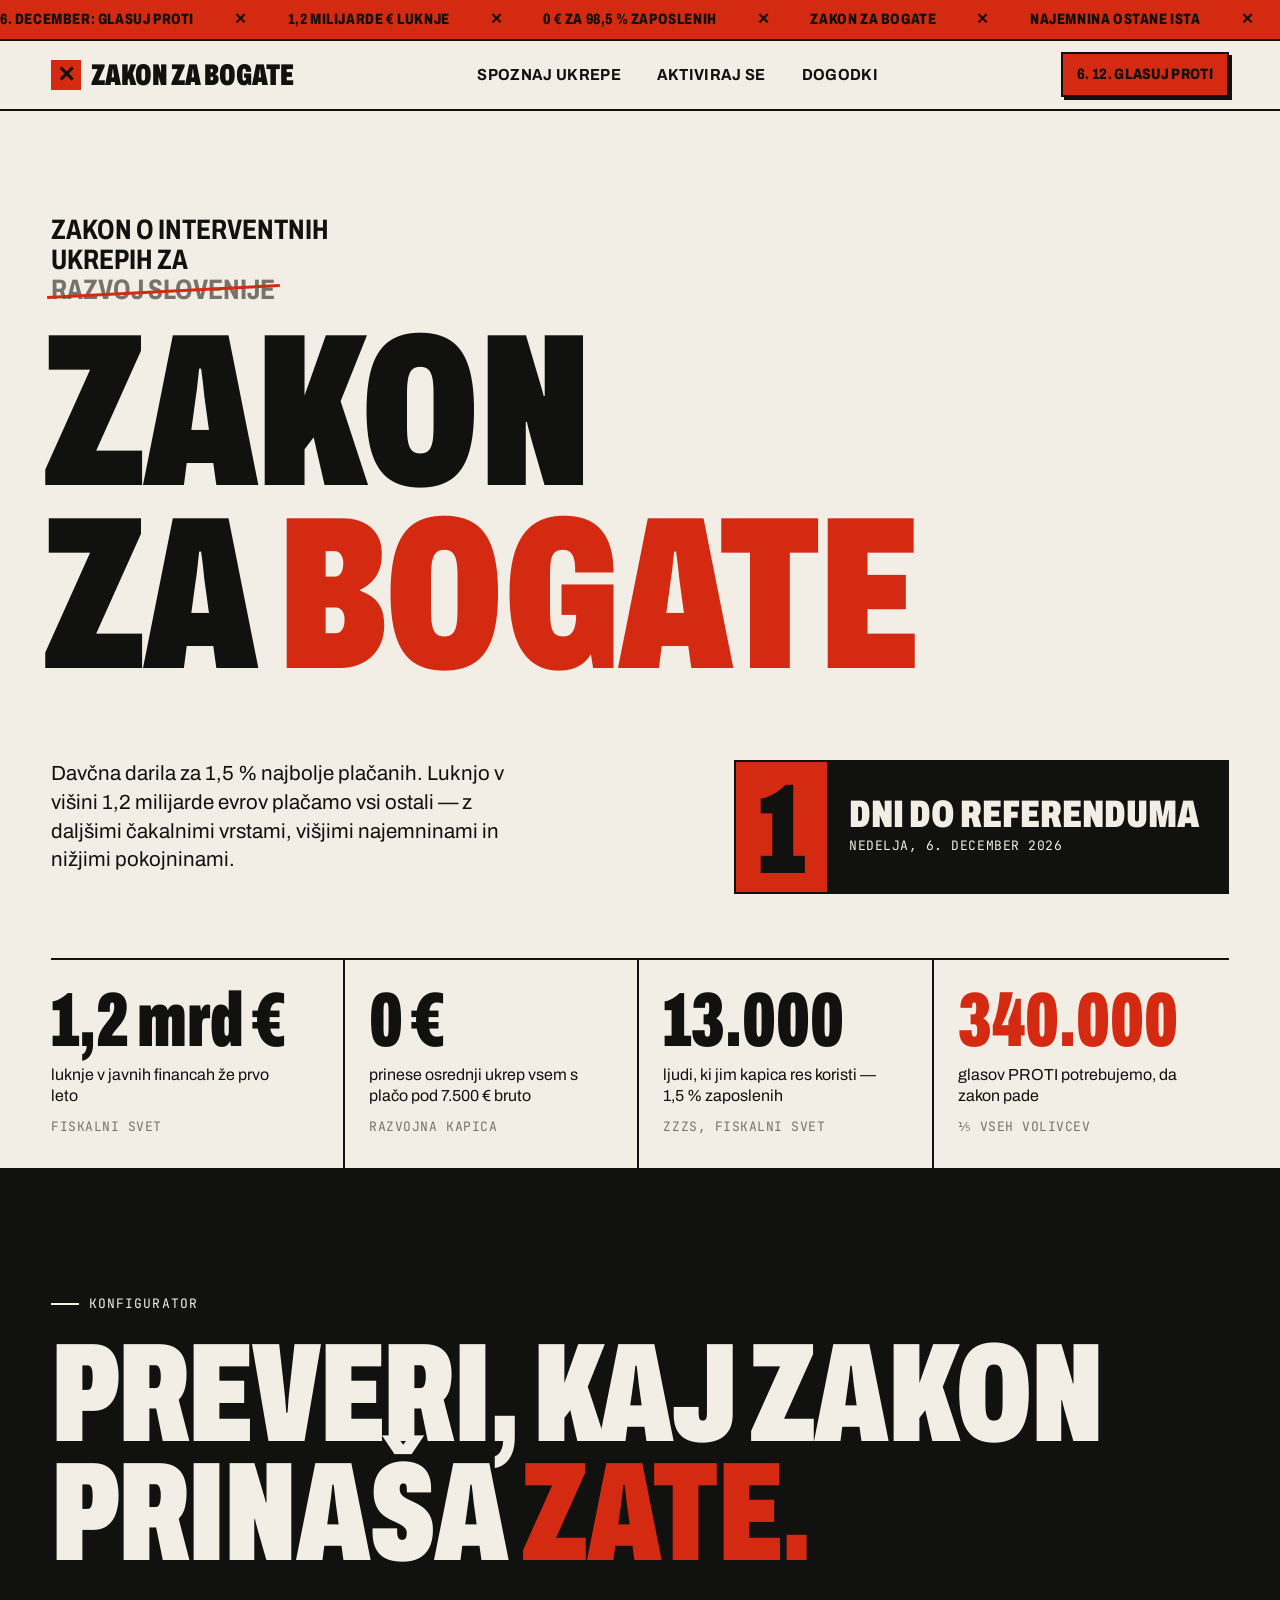
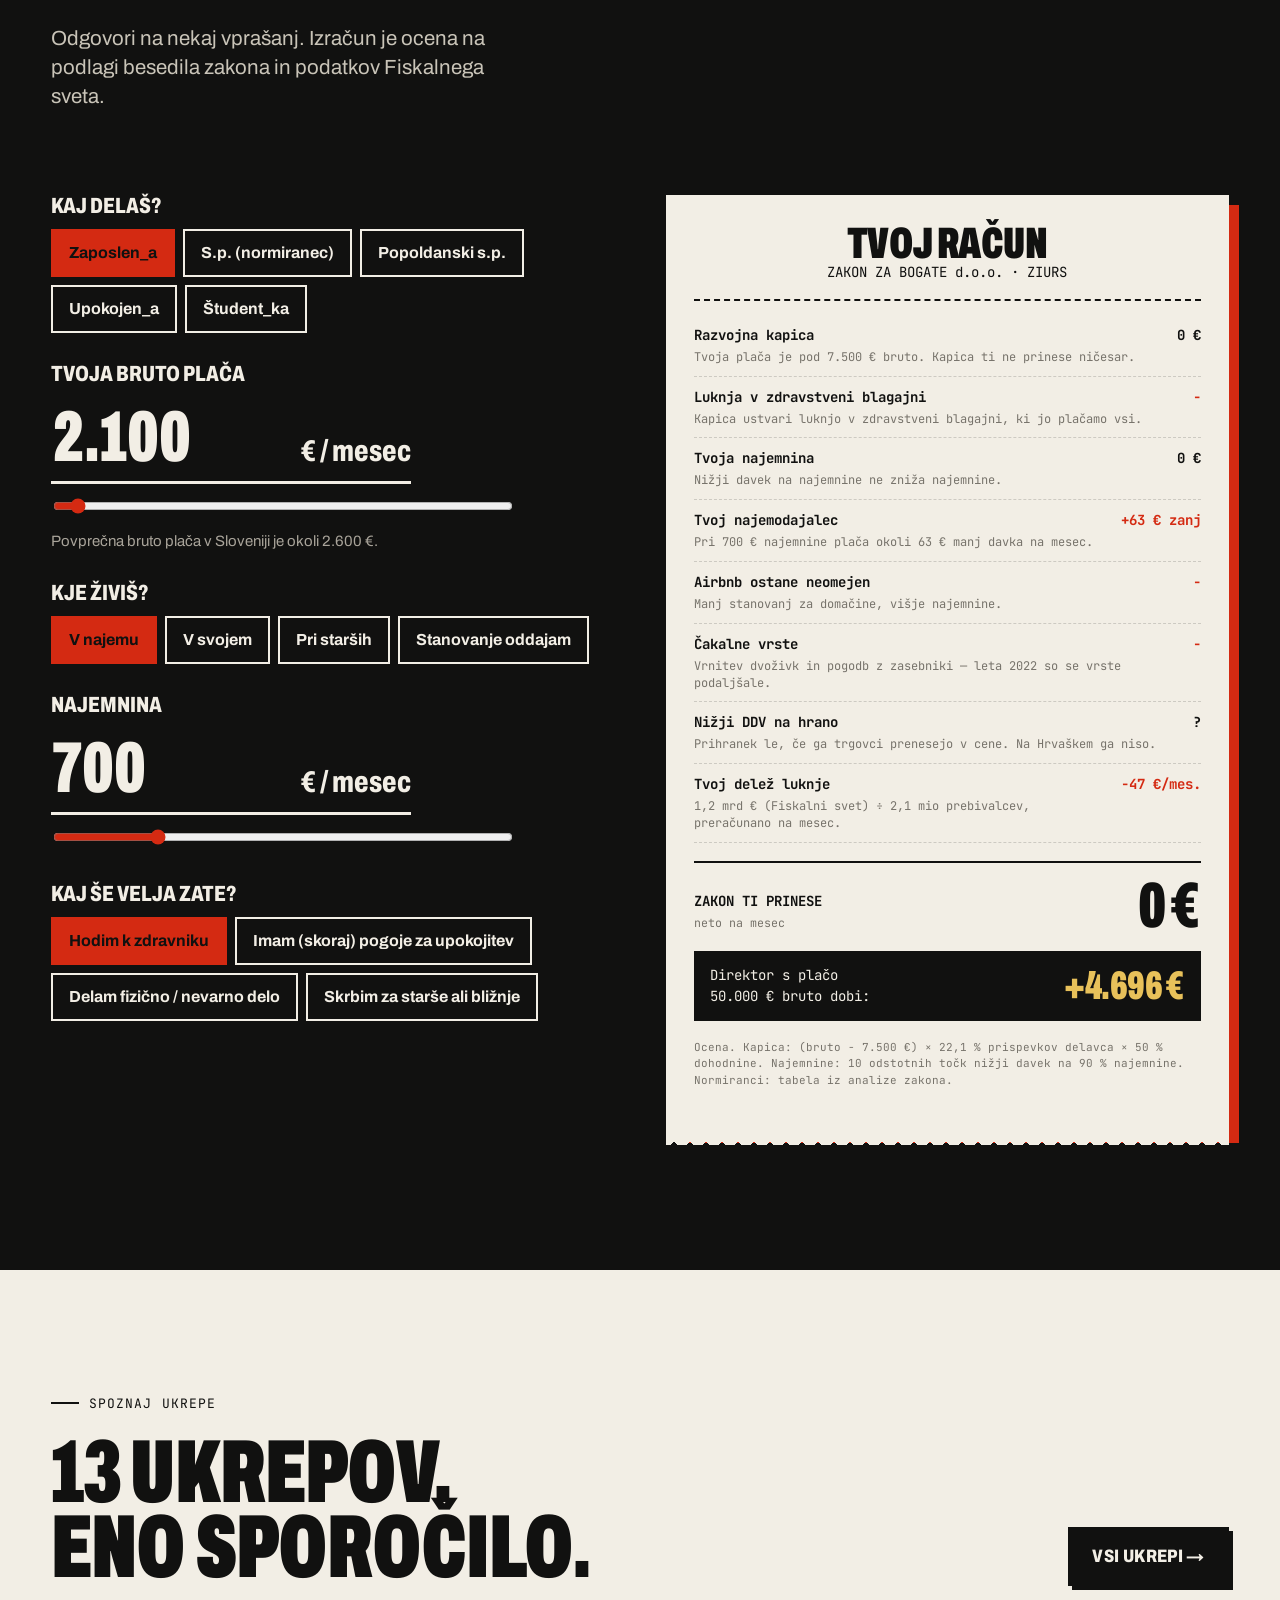
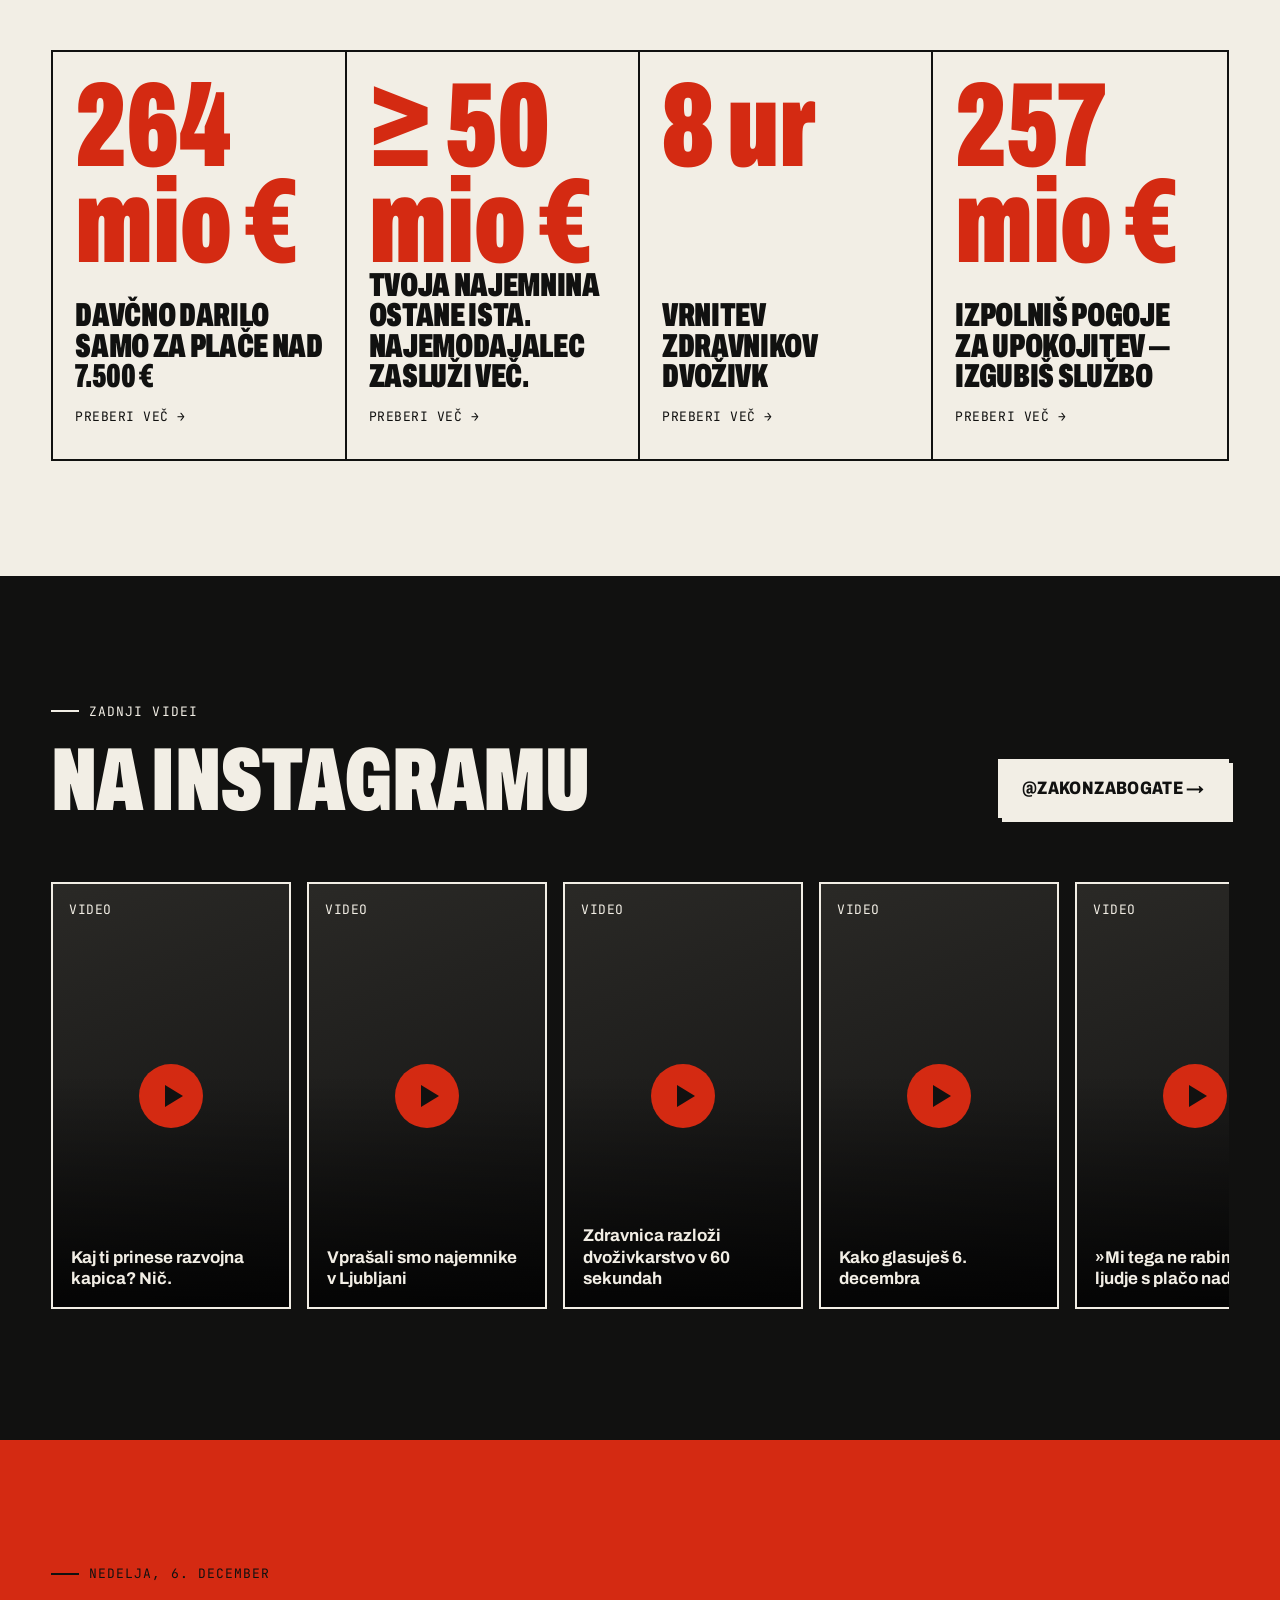
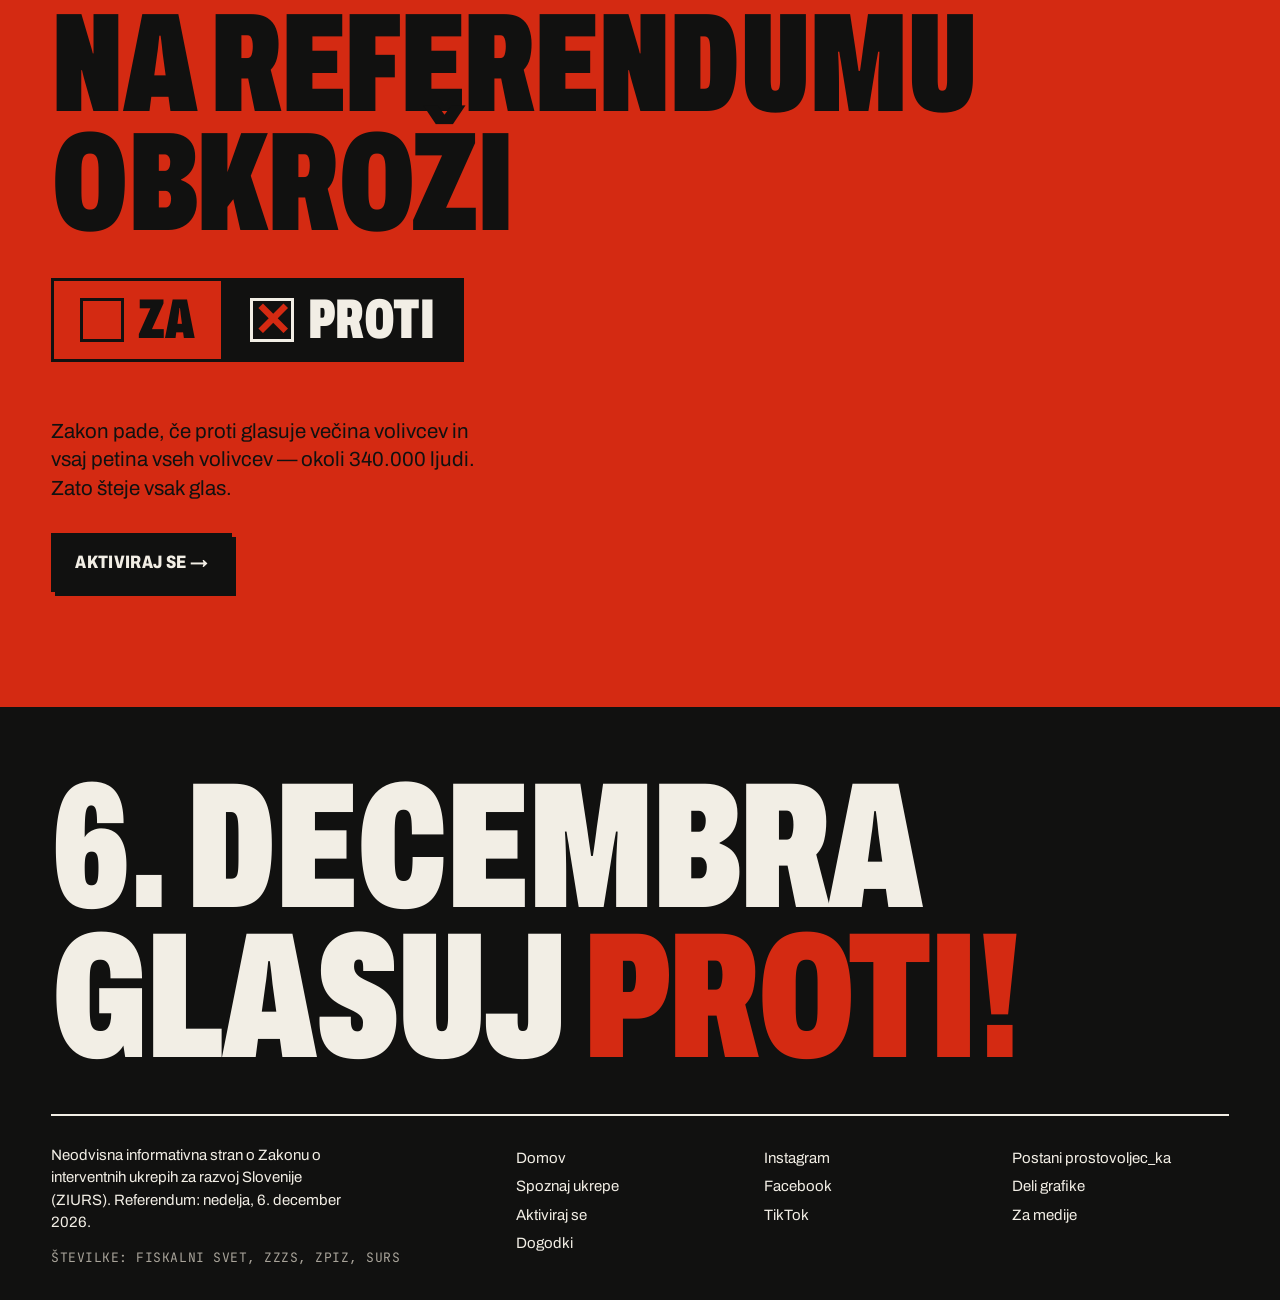
==== site/index.html @ ac697046 "Prototip strani Zakon za bogate in raziskava o ZIURS - Štiri strani: vstopna s konfiguratorjem, Spoz" ====
<!doctype html>
<html lang="sl">
<head>
  <meta charset="utf-8">
  <meta name="viewport" content="width=device-width, initial-scale=1">
  <title>Zakon za bogate — 6. decembra glasuj PROTI</title>
  <meta name="description" content="Kaj zakon o interventnih ukrepih za razvoj Slovenije prinaša tebi? Preveri v 30 sekundah.">
  <link rel="preconnect" href="https://fonts.googleapis.com">
  <link rel="preconnect" href="https://fonts.gstatic.com" crossorigin>
  <link href="https://fonts.googleapis.com/css2?family=Archivo:wdth,wght@62..125,400..900&family=JetBrains+Mono:wght@500;700&display=swap" rel="stylesheet">
  <link rel="stylesheet" href="assets/styles.css">
</head>
<body data-page="domov">
  <div id="header"></div>

  <!-- HERO -->
  <section class="hero">
    <div class="wrap">
      <p class="hero__official">Zakon o interventnih ukrepih za <span class="strike">razvoj Slovenije</span></p>
      <h1 class="d d-xxl hero__title">
        <span class="line">Zakon</span>
        <span class="line">za <span class="red">bogate</span></span>
      </h1>
      <div class="hero__grid">
        <p class="lead">Davčna darila za 1,5&nbsp;% najbolje plačanih. Luknjo v višini 1,2&nbsp;milijarde evrov plačamo vsi ostali — z daljšimi čakalnimi vrstami, višjimi najemninami in nižjimi pokojninami.</p>
        <div class="countdown">
          <span class="countdown__num" data-countdown>42</span>
          <div class="countdown__txt"><strong>dni do referenduma</strong><span class="mono">Nedelja, 6. december 2026</span></div>
        </div>
      </div>
      <div class="stats">
        <div class="stat"><span class="stat__num">1,2 mrd €</span><span class="stat__lbl">luknje v javnih financah že prvo leto</span><span class="stat__src mono">Fiskalni svet</span></div>
        <div class="stat"><span class="stat__num">0 €</span><span class="stat__lbl">prinese osrednji ukrep vsem s plačo pod 7.500 € bruto</span><span class="stat__src mono">Razvojna kapica</span></div>
        <div class="stat"><span class="stat__num">13.000</span><span class="stat__lbl">ljudi, ki jim kapica res koristi — 1,5 % zaposlenih</span><span class="stat__src mono">ZZZS, Fiskalni svet</span></div>
        <div class="stat"><span class="stat__num red">340.000</span><span class="stat__lbl">glasov PROTI potrebujemo, da zakon pade</span><span class="stat__src mono">⅕ vseh volivcev</span></div>
      </div>
    </div>
  </section>

  <!-- KONFIGURATOR -->
  <section class="section section--ink on-dark" id="preveri">
    <div class="wrap">
      <div class="section-head">
        <div>
          <span class="eyebrow">Konfigurator</span>
          <h2 class="d d-xl">Preveri, kaj zakon<br>prinaša <span class="red">zate.</span></h2>
        </div>
        <p class="lead" style="color:#C9C4B8">Odgovori na nekaj vprašanj. Izračun je ocena na podlagi besedila zakona in podatkov Fiskalnega sveta.</p>
      </div>

      <div class="config" id="config">
        <form onsubmit="return false">
          <div class="field">
            <span class="field__label">Kaj delaš?</span>
            <div class="chips">
              <label class="chip"><input type="radio" name="status" value="zaposlen" checked><span>Zaposlen_a</span></label>
              <label class="chip"><input type="radio" name="status" value="normiranec"><span>S.p. (normiranec)</span></label>
              <label class="chip"><input type="radio" name="status" value="popoldanski"><span>Popoldanski s.p.</span></label>
              <label class="chip"><input type="radio" name="status" value="upokojenec"><span>Upokojen_a</span></label>
              <label class="chip"><input type="radio" name="status" value="student"><span>Študent_ka</span></label>
            </div>
          </div>

          <div class="field" data-show="status:zaposlen">
            <label class="field__label" for="placa">Tvoja bruto plača</label>
            <div class="money"><input id="placa" class="fmt" inputmode="numeric" value="2.100"><em>€ / mesec</em></div>
            <input type="range" min="1000" max="30000" step="100" value="2100" data-for="placa" aria-label="Bruto plača">
            <p class="hint">Povprečna bruto plača v Sloveniji je okoli 2.600 €.</p>
          </div>
          <div class="field hidden" data-show="status:normiranec">
            <label class="field__label" for="prihodki">Letni prihodki s.p.</label>
            <div class="money"><input id="prihodki" class="fmt" inputmode="numeric" value="35.000"><em>€ / leto</em></div>
            <input type="range" min="5000" max="200000" step="1000" value="35000" data-for="prihodki" aria-label="Letni prihodki">
          </div>
          <div class="field hidden" data-show="status:upokojenec">
            <label class="field__label" for="pokojnina">Tvoja pokojnina</label>
            <div class="money"><input id="pokojnina" class="fmt" inputmode="numeric" value="900"><em>€ / mesec</em></div>
            <input type="range" min="300" max="3500" step="10" value="900" data-for="pokojnina" aria-label="Pokojnina">
          </div>

          <div class="field">
            <span class="field__label">Kje živiš?</span>
            <div class="chips">
              <label class="chip"><input type="radio" name="dom" value="najemnik" checked><span>V najemu</span></label>
              <label class="chip"><input type="radio" name="dom" value="lastnik"><span>V svojem</span></label>
              <label class="chip"><input type="radio" name="dom" value="starsi"><span>Pri starših</span></label>
              <label class="chip"><input type="radio" name="dom" value="oddajam"><span>Stanovanje oddajam</span></label>
            </div>
          </div>
          <div class="field" data-show="dom:najemnik,oddajam">
            <label class="field__label" for="najemnina">Najemnina</label>
            <div class="money"><input id="najemnina" class="fmt" inputmode="numeric" value="700"><em>€ / mesec</em></div>
            <input type="range" min="200" max="2500" step="10" value="700" data-for="najemnina" aria-label="Najemnina">
          </div>

          <div class="field">
            <span class="field__label">Kaj še velja zate?</span>
            <div class="chips">
              <label class="chip"><input type="checkbox" id="c-zdr" checked><span>Hodim k zdravniku</span></label>
              <label class="chip"><input type="checkbox" id="c-upok"><span>Imam (skoraj) pogoje za upokojitev</span></label>
              <label class="chip"><input type="checkbox" id="c-nevarno"><span>Delam fizično / nevarno delo</span></label>
              <label class="chip"><input type="checkbox" id="c-oskrba"><span>Skrbim za starše ali bližnje</span></label>
            </div>
          </div>
        </form>

        <aside class="receipt" aria-live="polite">
          <div class="receipt__head">
            <p class="d">Tvoj račun</p>
            <span>ZAKON ZA BOGATE d.o.o. · ZIURS</span>
          </div>
          <div id="receiptRows"></div>
          <div class="receipt__total">
            <div><b>ZAKON TI PRINESE</b><br><small style="color:var(--muted)">neto na mesec</small></div>
            <span class="d" id="receiptTotal">0 €</span>
          </div>
          <div class="receipt__vs">
            <span>Direktor s plačo<br>50.000 € bruto dobi:</span>
            <span class="d" id="receiptVsVal">+4.696 €</span>
          </div>
          <p class="receipt__foot">Ocena. Kapica: (bruto − 7.500 €) × 22,1 % prispevkov delavca × 50 % dohodnine. Najemnine: 10 odstotnih točk nižji davek na 90 % najemnine. Normiranci: tabela iz analize zakona.</p>
        </aside>
      </div>
    </div>
  </section>

  <!-- UKREPI -->
  <section class="section">
    <div class="wrap">
      <div class="section-head">
        <div>
          <span class="eyebrow">Spoznaj ukrepe</span>
          <h2 class="d d-l">13 ukrepov.<br>Eno sporočilo.</h2>
        </div>
        <a class="btn" href="ukrepi.html">Vsi ukrepi →</a>
      </div>
      <div class="teaser" id="teaser"></div>
    </div>
  </section>

  <!-- INSTAGRAM -->
  <section class="section section--ink on-dark">
    <div class="wrap">
      <div class="section-head">
        <div>
          <span class="eyebrow">Zadnji videi</span>
          <h2 class="d d-l">Na Instagramu</h2>
        </div>
        <a class="btn btn--paper" href="#">@zakonzabogate →</a>
      </div>
      <div class="reels" id="reels"></div>
    </div>
  </section>

  <!-- CTA -->
  <section class="section section--red cta-band">
    <div class="wrap">
      <span class="eyebrow">Nedelja, 6. december</span>
      <h2 class="d d-xl">Na referendumu<br>obkroži</h2>
      <div class="vote-box" aria-label="Na glasovnici obkroži PROTI">
        <div><span class="x"></span>Za</div>
        <div class="on"><span class="x">✕</span>Proti</div>
      </div>
      <p class="lead" style="margin-bottom:30px">Zakon pade, če proti glasuje večina volivcev in vsaj petina vseh volivcev — okoli 340.000 ljudi. Zato šteje vsak glas.</p>
      <a class="btn" href="aktiviraj.html">Aktiviraj se →</a>
    </div>
  </section>

  <div id="footer"></div>
  <script src="assets/data.js"></script>
  <script src="assets/app.js"></script>
</body>
</html>
---- site/assets/styles.css ----
/* ============================================================
   ZAKON ZA BOGATE — oblikovni sistem
   ============================================================ */

:root {
  --paper: #F2EEE5;
  --paper-2: #E7E1D4;
  --ink: #111110;
  --ink-2: #3A3936;
  --muted: #77736B;
  --red: #D42A12;
  --gold: #E8C15A;
  --line: rgba(17, 17, 16, .16);

  --display: "Archivo", "Arial Narrow", sans-serif;
  --body: "Archivo", system-ui, sans-serif;
  --mono: "JetBrains Mono", ui-monospace, monospace;

  --gutter: clamp(16px, 4vw, 56px);
  --max: 1440px;
  --radius: 0px;
}

* { box-sizing: border-box; }
html { scroll-behavior: smooth; }
body {
  margin: 0;
  background: var(--paper);
  color: var(--ink);
  font-family: var(--body);
  font-size: 18px;
  line-height: 1.5;
  -webkit-font-smoothing: antialiased;
  overflow-x: hidden;
}
img { max-width: 100%; display: block; }
a { color: inherit; }
button, input, select, textarea { font: inherit; color: inherit; }
::selection { background: var(--red); color: var(--paper); }

.wrap { max-width: var(--max); margin: 0 auto; padding: 0 var(--gutter); }

/* ---------- tipografija ---------- */
.d {
  font-family: var(--display);
  font-stretch: 62%;
  font-weight: 900;
  text-transform: uppercase;
  line-height: .84;
  letter-spacing: -.01em;
  margin: 0;
}
.d-xxl { font-size: clamp(72px, 17vw, 300px); }
.d-xl  { font-size: clamp(56px, 11vw, 190px); }
.d-l   { font-size: clamp(44px, 7vw, 120px); }
.d-m   { font-size: clamp(34px, 4.4vw, 72px); }
.d-s   { font-size: clamp(26px, 2.6vw, 40px); line-height: .92; }
.lead  { font-size: clamp(19px, 1.6vw, 24px); line-height: 1.4; max-width: 38ch; }
.mono  { font-family: var(--mono); font-size: 13px; letter-spacing: .04em; text-transform: uppercase; }
.red   { color: var(--red); }
.strike {
  position: relative; display: inline-block; color: var(--muted);
}
.strike::after {
  content: ""; position: absolute; left: -2%; right: -2%; top: 52%;
  height: .09em; background: var(--red); transform: rotate(-3deg);
}

/* ---------- ticker ---------- */
.ticker {
  background: var(--red); color: var(--ink);
  overflow: hidden; white-space: nowrap;
  border-bottom: 2px solid var(--ink);
}
.ticker__track {
  display: inline-flex; gap: 2.5rem; padding: 8px 0;
  animation: tick 38s linear infinite;
  font-family: var(--display); font-stretch: 75%; font-weight: 800;
  text-transform: uppercase; font-size: 15px; letter-spacing: .04em;
}
.ticker__track span::after { content: "✕"; margin-left: 2.5rem; }
@keyframes tick { to { transform: translateX(-50%); } }

/* ---------- header ---------- */
.header {
  position: sticky; top: 0; z-index: 50;
  background: var(--paper);
  border-bottom: 2px solid var(--ink);
}
.header .wrap {
  display: flex; align-items: center; justify-content: space-between;
  gap: 24px; height: 68px;
}
.logo {
  text-decoration: none; display: flex; align-items: center; gap: 10px;
  font-family: var(--display); font-stretch: 62%; font-weight: 900;
  font-size: 30px; text-transform: uppercase; line-height: 1; white-space: nowrap;
}
.logo__mark {
  width: 30px; height: 30px; background: var(--red); color: var(--ink);
  display: grid; place-items: center; font-size: 22px; font-stretch: 100%;
}
.nav { display: flex; gap: 4px; }
.nav a {
  text-decoration: none; padding: 8px 14px;
  font-weight: 700; font-size: 16px; font-stretch: 90%;
  text-transform: uppercase; letter-spacing: .02em;
  border: 2px solid transparent;
}
.nav a:hover { border-color: var(--ink); }
.nav a[aria-current="page"] { background: var(--ink); color: var(--paper); }
.header__cta { display: flex; align-items: center; gap: 12px; }
.menu-btn { display: none; background: none; border: 2px solid var(--ink); padding: 6px 10px; font-weight: 800; cursor: pointer; }

/* ---------- gumbi ---------- */
.btn {
  --bg: var(--ink); --fg: var(--paper);
  display: inline-flex; align-items: center; gap: 10px;
  background: var(--bg); color: var(--fg);
  border: 2px solid var(--ink);
  padding: 14px 22px;
  font-family: var(--display); font-weight: 800; font-stretch: 80%;
  font-size: 18px; text-transform: uppercase; letter-spacing: .02em;
  text-decoration: none; cursor: pointer;
  box-shadow: 4px 4px 0 var(--ink);
  transition: transform .12s, box-shadow .12s;
}
.btn:hover { transform: translate(-2px, -2px); box-shadow: 6px 6px 0 var(--ink); }
.btn:active { transform: translate(2px, 2px); box-shadow: 0 0 0 var(--ink); }
.btn--red { --bg: var(--red); --fg: var(--ink); }
.btn--paper { --bg: var(--paper); --fg: var(--ink); }
.btn--sm { padding: 9px 14px; font-size: 15px; box-shadow: 3px 3px 0 var(--ink); }
.btn[disabled] { opacity: .45; cursor: not-allowed; transform: none; }
.on-dark .btn { border-color: var(--paper); box-shadow: 4px 4px 0 var(--paper); }

/* ---------- sekcije ---------- */
.section { padding: clamp(64px, 9vw, 140px) 0; border-bottom: 2px solid var(--ink); }
.section--ink { background: var(--ink); color: var(--paper); }
.section--red { background: var(--red); color: var(--ink); }
.section--paper2 { background: var(--paper-2); }
.eyebrow {
  display: inline-flex; align-items: center; gap: 10px; margin-bottom: 22px;
  font-family: var(--mono); font-size: 13px; letter-spacing: .08em; text-transform: uppercase;
}
.eyebrow::before { content: ""; width: 28px; height: 2px; background: currentColor; }
.section-head { display: flex; justify-content: space-between; align-items: end; gap: 32px; flex-wrap: wrap; margin-bottom: clamp(36px, 5vw, 72px); }

/* ---------- hero ---------- */
.hero { padding: clamp(40px, 6vw, 90px) 0 0; border-bottom: 2px solid var(--ink); overflow: hidden; }
.hero__official {
  font-family: var(--display); font-stretch: 75%; font-weight: 700;
  font-size: clamp(18px, 2.2vw, 30px); text-transform: uppercase; line-height: 1.05;
  max-width: 24ch; margin-bottom: 18px;
}
.hero__title { margin: 0 0 0 -.04em; }
.hero__title .line { display: block; }
.hero__grid {
  display: grid; grid-template-columns: 1.3fr 1fr; gap: 40px;
  align-items: end; margin-top: clamp(28px, 4vw, 56px); padding-bottom: clamp(40px, 5vw, 72px);
}
.countdown {
  border: 2px solid var(--ink); background: var(--ink); color: var(--paper);
  display: grid; grid-template-columns: auto 1fr; align-items: center;
}
.countdown__num {
  font-family: var(--display); font-stretch: 62%; font-weight: 900;
  font-size: clamp(90px, 10vw, 170px); line-height: .8;
  padding: 18px 22px 10px; background: var(--red); color: var(--ink);
}
.countdown__txt { padding: 18px 22px; }
.countdown__txt strong {
  display: block; font-family: var(--display); font-stretch: 70%; font-weight: 900;
  font-size: clamp(28px, 3vw, 46px); text-transform: uppercase; line-height: .9;
}

/* ---------- statistike ---------- */
.stats { display: grid; grid-template-columns: repeat(4, 1fr); border-top: 2px solid var(--ink); }
.stat { padding: 28px var(--gutter) 32px 0; border-right: 2px solid var(--ink); }
.stat + .stat { padding-left: 24px; }
.stat:last-child { border-right: 0; }
.stat__num {
  font-family: var(--display); font-stretch: 62%; font-weight: 900;
  font-size: clamp(56px, 6vw, 104px); line-height: .85; display: block; margin-bottom: 10px;
}
.stat__lbl { font-size: 16px; line-height: 1.35; max-width: 26ch; display: block; }
.stat__src { display: block; margin-top: 10px; color: var(--muted); }
.section--ink .stat, .section--ink .stats { border-color: var(--paper); }

/* ---------- konfigurator ---------- */
.config { display: grid; grid-template-columns: 1fr 1fr; gap: clamp(28px, 4vw, 64px); align-items: start; }
.field { margin-bottom: 30px; }
.field__label {
  display: block; margin-bottom: 12px;
  font-family: var(--display); font-stretch: 75%; font-weight: 800;
  text-transform: uppercase; font-size: 22px; line-height: 1;
}
.chips { display: flex; flex-wrap: wrap; gap: 8px; }
.chip {
  position: relative; cursor: pointer;
}
.chip input { position: absolute; opacity: 0; pointer-events: none; }
.chip span {
  display: inline-block; padding: 10px 16px;
  border: 2px solid currentColor; font-weight: 700; font-size: 16px;
  transition: background .1s;
}
.chip:hover span { background: rgba(255,255,255,.08); }
.chip input:checked + span { background: var(--red); color: var(--ink); border-color: var(--red); }
.chip input:focus-visible + span { outline: 3px solid var(--gold); outline-offset: 2px; }
.money {
  display: flex; align-items: baseline; gap: 8px;
  border-bottom: 3px solid currentColor; padding-bottom: 4px; max-width: 360px;
}
.money input {
  background: transparent; border: 0; outline: 0; width: 100%;
  field-sizing: content; min-width: 2ch; max-width: 100%;
  font-family: var(--display); font-stretch: 62%; font-weight: 900; font-size: 72px; line-height: 1;
}
.money em { font-style: normal; font-family: var(--display); font-weight: 800; font-size: 30px; font-stretch: 75%; white-space: nowrap; }
input[type="range"] { width: 100%; max-width: 460px; accent-color: var(--red); margin-top: 14px; }
.hint { color: var(--muted); font-size: 15px; margin-top: 8px; }
.section--ink .hint { color: #A9A49A; }
.hidden { display: none !important; }

/* račun */
.receipt {
  background: var(--paper); color: var(--ink);
  padding: 30px 28px 34px; position: sticky; top: 92px;
  font-family: var(--mono); font-size: 14px;
  box-shadow: 10px 10px 0 var(--red);
  margin-bottom: 20px;
}
.receipt::after {
  content: ""; position: absolute; left: 0; right: 0; bottom: -12px; height: 12px;
  background: linear-gradient(-45deg, transparent 8px, var(--paper) 0) 0 0 / 16px 12px repeat-x,
              linear-gradient(45deg, transparent 8px, var(--paper) 0) 0 0 / 16px 12px repeat-x;
}
.receipt__head { text-align: center; border-bottom: 2px dashed var(--ink); padding-bottom: 16px; margin-bottom: 14px; }
.receipt__head .d { font-size: 44px; }
.receipt__row { display: grid; grid-template-columns: 1fr auto; gap: 16px; padding: 10px 0; border-bottom: 1px dashed var(--line); }
.receipt__row b { font-weight: 700; }
.receipt__row small { display: block; color: var(--muted); font-size: 12px; margin-top: 3px; text-transform: none; letter-spacing: 0; line-height: 1.4; }
.receipt__amt { font-weight: 700; white-space: nowrap; text-align: right; }
.amt-plus { color: #1B7A3A; }
.amt-minus { color: var(--red); }
.amt-zero { color: var(--ink); }
.receipt__total {
  margin-top: 18px; padding-top: 16px; border-top: 2px solid var(--ink);
  display: grid; grid-template-columns: 1fr auto; align-items: end; gap: 12px;
}
.receipt__total .d { font-size: 64px; }
.receipt__vs {
  margin-top: 18px; background: var(--ink); color: var(--paper); padding: 14px 16px;
  display: grid; grid-template-columns: 1fr auto; gap: 12px; align-items: center;
}
.receipt__vs .d { font-size: 40px; color: var(--gold); }
.receipt__foot { margin-top: 18px; font-size: 11px; color: var(--muted); line-height: 1.5; text-transform: none; letter-spacing: 0; }

/* ---------- kartice ukrepov (predogled) ---------- */
.teaser { display: grid; grid-template-columns: repeat(4, 1fr); border: 2px solid var(--ink); }
.teaser a {
  text-decoration: none; padding: 26px 22px 30px; min-height: 340px;
  display: flex; flex-direction: column; justify-content: space-between;
  border-right: 2px solid var(--ink); transition: background .15s, color .15s;
}
.teaser a:last-child { border-right: 0; }
.teaser a:hover { background: var(--ink); color: var(--paper); }
.teaser__n { font-family: var(--display); font-stretch: 62%; font-weight: 900; font-size: 120px; line-height: .8; color: var(--red); }

/* ---------- instagram ---------- */
.reels { display: grid; grid-auto-flow: column; grid-auto-columns: minmax(240px, 1fr); gap: 16px; overflow-x: auto; padding-bottom: 14px; scroll-snap-type: x mandatory; }
.reel {
  aspect-ratio: 9 / 16; position: relative; text-decoration: none; scroll-snap-align: start;
  border: 2px solid var(--paper); overflow: hidden;
  background: linear-gradient(160deg, #2a2926, #111);
  display: flex; flex-direction: column; justify-content: flex-end; padding: 18px;
}
.reel img { position: absolute; inset: 0; width: 100%; height: 100%; object-fit: cover; }
.reel::before {
  content: ""; position: absolute; inset: 0; z-index: 1;
  background: linear-gradient(transparent 45%, rgba(0,0,0,.8));
}
.reel > * { position: relative; z-index: 2; }
.reel__play {
  position: absolute; z-index: 2; top: 50%; left: 50%; transform: translate(-50%, -50%);
  width: 64px; height: 64px; border-radius: 50%; background: var(--red); display: grid; place-items: center;
}
.reel__play::after { content: ""; border-left: 18px solid var(--ink); border-top: 11px solid transparent; border-bottom: 11px solid transparent; margin-left: 5px; }
.reel__cap { font-weight: 700; line-height: 1.25; font-size: 17px; }
.reel__ph { position: absolute; top: 16px; left: 16px; z-index: 2; }

/* ---------- CTA pas ---------- */
.cta-band { text-align: left; }
.cta-band .d { margin-bottom: 30px; }
.vote-box {
  display: inline-grid; grid-template-columns: auto auto; border: 3px solid var(--ink); margin: 6px 0 34px;
}
.vote-box div { padding: 14px 26px; font-family: var(--display); font-weight: 900; font-stretch: 62%; font-size: 56px; text-transform: uppercase; line-height: .9; display: flex; gap: 14px; align-items: center; }
.vote-box div + div { border-left: 3px solid var(--ink); }
.vote-box .x { width: 44px; height: 44px; border: 3px solid var(--ink); display: grid; place-items: center; font-size: 46px; font-stretch: 100%; }
.vote-box .on { background: var(--ink); color: var(--paper); }
.vote-box .on .x { border-color: var(--paper); color: var(--red); }

/* ---------- footer ---------- */
.footer { background: var(--ink); color: var(--paper); padding: 64px 0 32px; }
.footer__big { font-size: clamp(64px, 14vw, 240px); margin-bottom: 40px; }
.footer__cols { display: grid; grid-template-columns: 2fr 1fr 1fr 1fr; gap: 32px; border-top: 2px solid var(--paper); padding-top: 28px; font-size: 15px; }
.footer a { text-decoration: none; display: block; padding: 3px 0; }
.footer a:hover { color: var(--red); }

/* ============================================================
   STRAN: UKREPI
   ============================================================ */
.page-hero { padding: clamp(48px, 7vw, 110px) 0 clamp(36px, 5vw, 64px); border-bottom: 2px solid var(--ink); }
.page-hero .lead { margin-top: 24px; }
.filters {
  position: sticky; top: 68px; z-index: 30; background: var(--paper);
  border-bottom: 2px solid var(--ink); padding: 14px 0;
}
.filters { padding: 12px 0; }
.filters .wrap { display: flex; gap: 12px; flex-wrap: wrap; align-items: center; }
.filters__row + .filters__row { margin-top: 8px; }
.filters__lbl { width: 96px; flex: none; }
.filters .chip span { padding: 5px 10px; font-size: 13px; display: inline-flex; align-items: center; gap: 8px; }
.filters .chips { gap: 8px; }
@media (min-width: 901px) {
  /* gumbi se prelomijo znotraj vrstice, oznaka ostane levo */
  .filters .chips { flex: 1 1 0; min-width: 0; }
  .filters .filters__row { align-items: flex-start; }
  .filters__lbl, .filters__end { min-height: 29px; display: flex; align-items: center; }
}
.filters .chip--g svg { width: 16px; height: 16px; }
.filters .chip small { font-family: var(--mono); font-size: 11px; opacity: .65; }
.chip--k span[data-v]::before { content: ""; width: 11px; height: 11px; background: var(--c); border: 1.5px solid var(--ink); flex: none; }
.chip--k input:checked + span[data-v] { background: var(--c); color: var(--ink); border-color: var(--ink); }
.chip--g svg { width: 18px; height: 18px; flex: none; }
/* izbran filter: črn, ne rdeč — rdeča ostane za poudarke */
.filters .chip input:checked + span { background: var(--ink); color: var(--paper); border-color: var(--ink); }
.filters .chip input:checked + span small { opacity: .8; }
.filters .chip--k input:checked + span[data-v] { background: var(--c); color: var(--ink); box-shadow: 3px 3px 0 var(--ink); }
.filters .chip--k input:checked + span[data-v]::before { border-color: var(--ink); }
.filters__end { margin-left: auto; display: flex; align-items: center; gap: 16px; }
.filters__reset {
  background: none; border: 0; padding: 0; cursor: pointer;
  font-family: var(--mono); font-size: 12px; letter-spacing: .06em; text-transform: uppercase;
  text-decoration: underline; text-underline-offset: 3px; color: var(--red);
}
.measures__empty { padding: 64px 0; border-bottom: 2px solid var(--ink); }
.measures__empty p { margin: 12px 0 22px; color: var(--ink-2); }
.page-hero__grid { display: grid; grid-template-columns: 1.5fr 1fr; gap: 48px; align-items: end; }
.lawbox { border: 2px solid var(--ink); padding: 24px; background: var(--paper); box-shadow: 8px 8px 0 var(--red); position: relative; }
.lawbox__ic { position: absolute; top: 24px; right: 24px; }
.lawbox__ic svg { width: 30px; height: 30px; }
.lawbox__t { font-family: var(--display); font-stretch: 70%; font-weight: 900; text-transform: uppercase; font-size: 30px; line-height: .95; margin: 12px 0 8px; }
.lawbox__s { margin: 0 0 16px; font-size: 15px; color: var(--ink-2); }
.lawbox__a { display: flex; gap: 8px; flex-wrap: wrap; }
.legend { display: flex; gap: 18px; flex-wrap: wrap; margin-top: 26px; }
.tag {
  display: inline-flex; align-items: center; gap: 8px;
  font-family: var(--mono); font-size: 12px; letter-spacing: .06em; text-transform: uppercase;
  padding: 5px 9px; border: 2px solid var(--ink); white-space: nowrap;
}
.tag::before { content: ""; width: 10px; height: 10px; background: var(--c, var(--ink)); }
[data-v="slabo"] { --c: var(--red); }
[data-v="zapleteno-slabo"] { --c: #FF8A3D; }
[data-v="zapleteno"] { --c: var(--gold); }
[data-v="dobro-ce"] { --c: #3DA35D; }
.tag--grp::before { display: none; }
.tag--grp svg { width: 15px; height: 15px; }

.measures { border-top: 0; }
.measure { border-bottom: 2px solid var(--ink); scroll-margin-top: 240px; }
.measure__btn {
  width: 100%; background: none; border: 0; cursor: pointer; text-align: left;
  display: grid; grid-template-columns: 168px 1fr auto; gap: 28px; align-items: start;
  padding: 32px 0;
}
.measure__side { display: flex; flex-direction: column; gap: 16px; align-items: flex-start; }
.measure__side .measure__meta { flex-direction: column; align-items: flex-start; gap: 8px; margin: 0; }
/* razprt ukrep: levi stolpec ne podaljša glave, razlaga se začne takoj pod opisom */
@media (min-width: 901px) {
  .measure.open .measure__side { height: 0; overflow: visible; }
  .measure.open .measure__btn { padding-bottom: 24px; }
}
.measure__side .tag { white-space: nowrap; font-size: 11px; letter-spacing: .04em; padding: 4px 8px; }
.measure__btn:hover .measure__title { color: var(--red); }
.measure__ic {
  width: 128px; height: 128px; flex: none; display: grid; place-items: center;
  background: var(--c, var(--paper-2)); color: var(--ink); border: 2px solid var(--ink);
  box-shadow: 5px 5px 0 var(--ink);
}
.measure__ic svg { width: 76px; height: 76px; }
.measure__title { font-family: var(--display); font-stretch: 68%; font-weight: 900; text-transform: uppercase; font-size: clamp(30px, 3.6vw, 58px); line-height: .9; margin: 0 0 12px; transition: color .12s; }
.measure__one { font-size: 18px; line-height: 1.45; color: var(--ink-2); max-width: 64ch; margin: 0; }
.measure__one + .measure__one { margin-top: 12px; }
.measure__meta { display: flex; gap: 8px; flex-wrap: wrap; margin-top: 14px; }
.measure__toggle {
  width: 52px; height: 52px; border: 2px solid var(--ink); display: grid; place-items: center;
  font-size: 32px; font-weight: 300; transition: transform .2s, background .15s;
}
.measure__toggle::before { content: "+"; line-height: 1; }
.measure.open .measure__toggle { background: var(--ink); color: var(--paper); }
.measure.open .measure__toggle::before { content: "−"; }
.measure__body { display: none; padding: 0 80px 32px 196px; }
.clen {
  display: inline-flex; gap: 10px; align-items: flex-start;
  margin: 16px 0 0; padding: 12px 16px;
  border: 1px solid var(--line); background: rgba(17, 17, 16, .03);
  font-size: 14px; line-height: 1.4; color: var(--ink-2); text-decoration: none;
  transition: border-color .12s, color .12s;
}
.clen:hover { border-color: var(--ink); color: var(--ink); }
.clen:hover b { color: var(--red); }
.clen__ic svg { width: 18px; height: 18px; display: block; margin-top: 1px; }
.measure.open .measure__body { display: block; animation: drop .25s ease-out; }
@keyframes drop { from { opacity: 0; transform: translateY(-8px); } }
.mb-grid { display: grid; grid-template-columns: 1fr 1fr; gap: 0; border: 2px solid var(--ink); }
.mb-cell { padding: 24px 26px; }
.mb-cell + .mb-cell { border-left: 2px solid var(--ink); }
.mb-cell h4 { margin: 0 0 12px; font-family: var(--mono); font-size: 12px; letter-spacing: .1em; text-transform: uppercase; font-weight: 700; }
.mb-cell p { margin: 0 0 12px; }
.mb-cell p:last-child { margin: 0; }
.mb-myth { display: grid; grid-template-columns: 1fr 1fr; border: 2px solid var(--ink); border-top: 0; }
.mb-myth > div { padding: 24px 26px; }
.mb-myth .them { background: var(--paper-2); }
.mb-myth .them blockquote { margin: 0; font-family: var(--display); font-stretch: 75%; font-weight: 800; font-size: 26px; line-height: 1.05; }
.mb-myth .them blockquote::before { content: "„"; }
.mb-myth .them blockquote::after { content: "“"; }
.mb-myth .us { background: var(--ink); color: var(--paper); }
.mb-myth h4 { margin: 0 0 12px; font-family: var(--mono); font-size: 12px; letter-spacing: .1em; text-transform: uppercase; }
.mb-num { display: flex; gap: 22px; align-items: baseline; border: 2px solid var(--ink); border-top: 0; padding: 18px 26px; background: var(--red); }
.mb-num .d { font-size: clamp(54px, 6vw, 90px); }
.mb-table { width: 100%; border-collapse: collapse; font-size: 15px; margin-top: 8px; }
.mb-table th, .mb-table td { border-bottom: 1px solid var(--line); padding: 8px 6px; text-align: right; }
.mb-table th:first-child, .mb-table td:first-child { text-align: left; }
.mb-table td:last-child { font-weight: 800; }
.mb-table th { font-family: var(--mono); font-size: 11px; text-transform: uppercase; letter-spacing: .05em; }
.mb-src { margin-top: 14px; color: var(--muted); font-size: 14px; }
.mb-src a { color: var(--muted); }

/* ============================================================
   STRAN: AKTIVIRAJ SE
   ============================================================ */
.steps { counter-reset: s; }
.step {
  display: grid; grid-template-columns: 1fr 1.4fr; gap: clamp(28px, 5vw, 80px);
  padding: clamp(48px, 6vw, 96px) 0; border-bottom: 2px solid var(--ink);
}
.step > div:first-child { position: sticky; top: 100px; align-self: start; }
@media (max-width: 900px) { .step > div:first-child { position: static; } }
.step__n { font-family: var(--display); font-stretch: 62%; font-weight: 900; font-size: clamp(110px, 14vw, 230px); line-height: .78; color: var(--red); display: block; margin-bottom: 14px; }
.pledge { display: flex; gap: 0; max-width: 560px; border: 2px solid var(--ink); }
.pledge input { flex: 1; border: 0; padding: 16px 18px; background: var(--paper); outline: 0; min-width: 0; }
.pledge .btn { box-shadow: none; border: 0; border-left: 2px solid var(--ink); }
.form-grid { display: grid; grid-template-columns: 1fr 1fr; gap: 16px; max-width: 720px; }
.form-grid label { display: block; font-family: var(--mono); font-size: 12px; text-transform: uppercase; letter-spacing: .06em; margin-bottom: 6px; }
.form-grid input, .form-grid select, .form-grid textarea {
  width: 100%; border: 2px solid var(--ink); background: var(--paper); padding: 13px 14px; outline: 0; border-radius: 0;
}
.form-grid input:focus, .form-grid select:focus, .form-grid textarea:focus { box-shadow: 4px 4px 0 var(--red); }
.form-grid .full { grid-column: 1 / -1; }
.notice { margin-top: 16px; padding: 12px 16px; border: 2px solid var(--ink); background: var(--gold); font-weight: 600; }

/* grafike */
.gallery { display: grid; grid-template-columns: repeat(auto-fill, minmax(260px, 1fr)); gap: 22px; }
.gfx { border: 2px solid var(--ink); background: var(--paper); display: flex; flex-direction: column; }
.gfx__img { aspect-ratio: 4 / 5; overflow: hidden; border-bottom: 2px solid var(--ink); position: relative; }
.gfx__img img { width: 100%; height: 100%; object-fit: cover; }
.gfx__bar { display: flex; gap: 8px; padding: 12px; align-items: center; justify-content: space-between; }
.gfx__bar .mono { font-size: 11px; }
.poster {
  position: absolute; inset: 0; padding: 22px; display: flex; flex-direction: column; justify-content: space-between;
  font-family: var(--display); font-stretch: 62%; font-weight: 900; text-transform: uppercase; line-height: .84;
}
.poster--red { background: var(--red); color: var(--ink); }
.poster--ink { background: var(--ink); color: var(--paper); }
.poster--paper { background: var(--paper-2); color: var(--ink); }
.poster--gold { background: var(--gold); color: var(--ink); }
.poster__big { font-size: 64px; }
.poster__small { font-family: var(--mono); font-weight: 700; font-size: 11px; letter-spacing: .08em; line-height: 1.3; }
.gallery-filter { display: flex; gap: 8px; flex-wrap: wrap; margin-bottom: 26px; }

/* argumentarij */
.args { display: grid; grid-template-columns: repeat(auto-fill, minmax(320px, 1fr)); gap: 0; border: 2px solid var(--ink); }
.arg { padding: 26px; border-right: 2px solid var(--ink); border-bottom: 2px solid var(--ink); margin: 0 -2px -2px 0; }
.arg q { display: block; font-family: var(--display); font-stretch: 75%; font-weight: 800; font-size: 24px; line-height: 1.05; margin-bottom: 14px; quotes: "„" "“"; }
.arg .who { font-family: var(--mono); font-size: 11px; text-transform: uppercase; letter-spacing: .06em; color: var(--muted); margin-bottom: 14px; display: block; }
.arg p { margin: 0; font-size: 16px; }
.arg p::before { content: "→ "; color: var(--red); font-weight: 900; }

/* ============================================================
   STRAN: DOGODKI
   ============================================================ */
.events { border-top: 2px solid var(--ink); }
.event {
  display: grid; grid-template-columns: 200px 1fr auto; gap: 32px; align-items: center;
  padding: 30px 0; border-bottom: 2px solid var(--ink);
}
.event__date { font-family: var(--display); font-stretch: 62%; font-weight: 900; text-transform: uppercase; line-height: .82; }
.event__date .day { font-size: 104px; display: block; }
.event__date .mon { font-size: 30px; }
.event__title { font-family: var(--display); font-stretch: 70%; font-weight: 900; text-transform: uppercase; font-size: clamp(30px, 3.4vw, 52px); line-height: .9; margin: 0 0 10px; }
.event__meta { display: flex; gap: 16px; flex-wrap: wrap; font-size: 16px; color: var(--ink-2); }
.event--main { background: var(--red); margin: 0 calc(-1 * var(--gutter)); padding-left: var(--gutter); padding-right: var(--gutter); }
.event--main .event__meta { color: var(--ink); }
.badge-sample { background: var(--gold); border-color: var(--ink); }

/* ============================================================
   ODZIVNOST
   ============================================================ */
@media (max-width: 1100px) {
  .teaser { grid-template-columns: repeat(2, 1fr); }
  .teaser a:nth-child(2) { border-right: 0; }
  .teaser a:nth-child(-n+2) { border-bottom: 2px solid var(--ink); }
  .stats { grid-template-columns: repeat(2, 1fr); }
  .stat:nth-child(2) { border-right: 0; }
  .stat:nth-child(-n+2) { border-bottom: 2px solid var(--ink); }
  .stat:nth-child(3) { padding-left: 0; }
  .section--ink .stat { border-color: var(--paper); }
}
@media (max-width: 900px) {
  body { font-size: 17px; }
  .nav { display: none; }
  .nav.open {
    display: flex; flex-direction: column; position: absolute; top: 68px; left: 0; right: 0;
    background: var(--paper); border-bottom: 2px solid var(--ink); padding: 12px var(--gutter) 18px;
  }
  .nav.open a { font-size: 30px; font-family: var(--display); font-stretch: 62%; font-weight: 900; padding: 8px 0; }
  .nav.open a[aria-current="page"] { background: none; color: var(--red); }
  .menu-btn { display: block; }
  .header__cta .btn { display: none; }
  .hero__grid, .config, .step { grid-template-columns: 1fr; }
  .receipt { position: static; }
  .mb-grid, .mb-myth { grid-template-columns: 1fr; }
  .mb-cell + .mb-cell { border-left: 0; border-top: 2px solid var(--ink); }
  .measure__ic { width: 72px; height: 72px; box-shadow: 4px 4px 0 var(--ink); }
  .measure__ic svg { width: 44px; height: 44px; }
  .measure__btn { grid-template-columns: 1fr auto; gap: 16px; align-items: start; }
  .measure__side { flex-direction: row; align-items: flex-start; gap: 12px; min-width: 0; }
  .measure__side .measure__meta { flex-direction: row; flex-wrap: wrap; flex: 1 1 0; min-width: 0; }
  .measure__side .tag { white-space: normal; }
  .measure__toggle { width: 44px; height: 44px; font-size: 28px; }
  .measure__body { padding: 0 0 32px; }
  .measure__one { font-size: 17px; }
  .filters__end { margin-left: 0; width: 100%; justify-content: space-between; }
  .mtext__bad { font-size: 24px; }
  .measure__btn > span:nth-child(2) { grid-column: 1 / -1; grid-row: 2; }
  .measure__toggle { grid-column: 2; grid-row: 1; justify-self: end; }
  .page-hero__grid { grid-template-columns: 1fr; }
  .filters__lbl { width: 100%; }
  .filters .chips { flex: 1 1 100%; min-width: 0; flex-wrap: nowrap; overflow-x: auto; padding: 0 0 4px; scrollbar-width: none; }
  .filters .chips::-webkit-scrollbar { display: none; }
  .filters { position: static; }
  .filters .chip span { white-space: nowrap; }
  .clen__go { grid-column: 2; }
  .measure__body { padding-left: 0; }
  .event { grid-template-columns: 1fr; gap: 12px; }
  .event__date .day { display: inline; font-size: 72px; }
  .footer__cols { grid-template-columns: 1fr 1fr; }
  .form-grid { grid-template-columns: 1fr; }
}
@media (max-width: 560px) {
  .teaser, .stats { grid-template-columns: 1fr; }
  .teaser a { border-right: 0; border-bottom: 2px solid var(--ink); min-height: 0; gap: 24px; }
  .stat, .stat + .stat { border-right: 0; padding-left: 0; border-bottom: 2px solid var(--ink); }
  .vote-box div { font-size: 40px; padding: 12px 16px; }
  .logo { font-size: 24px; }
  .countdown { grid-template-columns: 1fr; }
  .mb-table { font-size: 12px; }
}
@media (prefers-reduced-motion: reduce) {
  .ticker__track { animation: none; }
  * { transition: none !important; }
}

/* ---------- razlaga ukrepa: enotni okvirji ---------- */
.mx {
  display: grid; grid-template-columns: 1fr 1fr; gap: 2px;
  background: var(--ink); border: 2px solid var(--ink);
}
.mx__box { background: var(--paper); padding: 24px; }
.mx__box p { margin: 0 0 12px; }
.mx__box p:last-child { margin-bottom: 0; }
.mx__h {
  margin: 0 0 12px; font-family: var(--mono); font-size: 12px; font-weight: 700;
  letter-spacing: .1em; text-transform: uppercase;
}
.mx__name { display: flex; flex-direction: column; }
.mx__title {
  margin: 0 0 14px; font-family: var(--display); font-stretch: 70%; font-weight: 900;
  text-transform: uppercase; font-size: 28px; line-height: .95;
}
.mx__them { background: var(--paper-2); }
.mx__them blockquote {
  margin: 0 0 12px; font-family: var(--display); font-stretch: 75%; font-weight: 800;
  font-size: 26px; line-height: 1.05;
}
.mx__them blockquote::before { content: "„"; }
.mx__them blockquote::after { content: "“"; }
.mx__them cite { font-style: normal; font-size: 11px; color: var(--muted); }
.mx__us { background: var(--ink); color: var(--paper); }
.mx__us p { font-size: 19px; }
.mx__pos {
  grid-column: 1 / -1; display: grid; grid-template-columns: 1fr auto; gap: 32px; align-items: start;
}
.pos-list { list-style: none; margin: 0; padding: 0; display: grid; gap: 16px; }
.pos-list li { display: grid; grid-template-columns: 40px 1fr; gap: 12px; align-items: start; }
.pos-list__ic {
  width: 40px; height: 40px; display: grid; place-items: center;
  background: var(--red); border: 2px solid var(--ink);
}
.pos-list__ic svg { width: 24px; height: 24px; }
.pos-list b { display: block; font-family: var(--display); font-stretch: 75%; font-weight: 900; text-transform: uppercase; font-size: 19px; line-height: 1.1; margin-bottom: 4px; }
.mx__num {
  background: var(--red); border: 2px solid var(--ink); padding: 16px 24px; max-width: 320px;
  display: flex; flex-direction: column; gap: 8px; font-size: 15px;
}
.mx__num .d { font-size: clamp(48px, 5vw, 80px); }
@media (max-width: 900px) {
  .mx { grid-template-columns: 1fr; }
  .mx__pos { grid-template-columns: 1fr; }
  .mx__box { padding: 16px; }
}

/* opis ukrepa in "zakaj je to slabo" kot tekoče besedilo */
.mtext { margin-bottom: 24px; }
.mtext p, .mtext .mb-table { max-width: 78ch; }
.mtext .clen { display: flex; }
.mtext p { margin: 0 0 12px; }
.mtext .mb-table { margin-bottom: 14px; }
.mtext__bad {
  display: flex; align-items: flex-start; gap: 12px; margin: 0 0 14px;
  font-family: var(--display); font-stretch: 70%; font-weight: 900;
  text-transform: uppercase; font-size: 34px; line-height: .95; color: var(--red);
}
.mtext__bad svg { width: 30px; height: 30px; flex: none; margin-top: -2px; transition: transform .2s ease; }
/* kazalec: ob prehodu in pri odprtem ukrepu kaže navzdol */
.measure__btn:hover .mtext__bad svg, .measure.open .mtext__bad svg { transform: rotate(90deg); }

/* naslov učinka s palcem v glavi ukrepa (viden tudi zaprt) */
.measure__btn .mtext__bad { margin: 16px 0 0; }

/* posledice: samostojen okvir pod razlago */
.posbox {
  border: 2px solid var(--ink); background: var(--paper);
  padding: 24px; margin-bottom: 24px;
  display: grid; grid-template-columns: 1fr auto; gap: 32px; align-items: start;
}
@media (max-width: 900px) {
  .posbox { grid-template-columns: 1fr; padding: 16px; gap: 24px; }
}
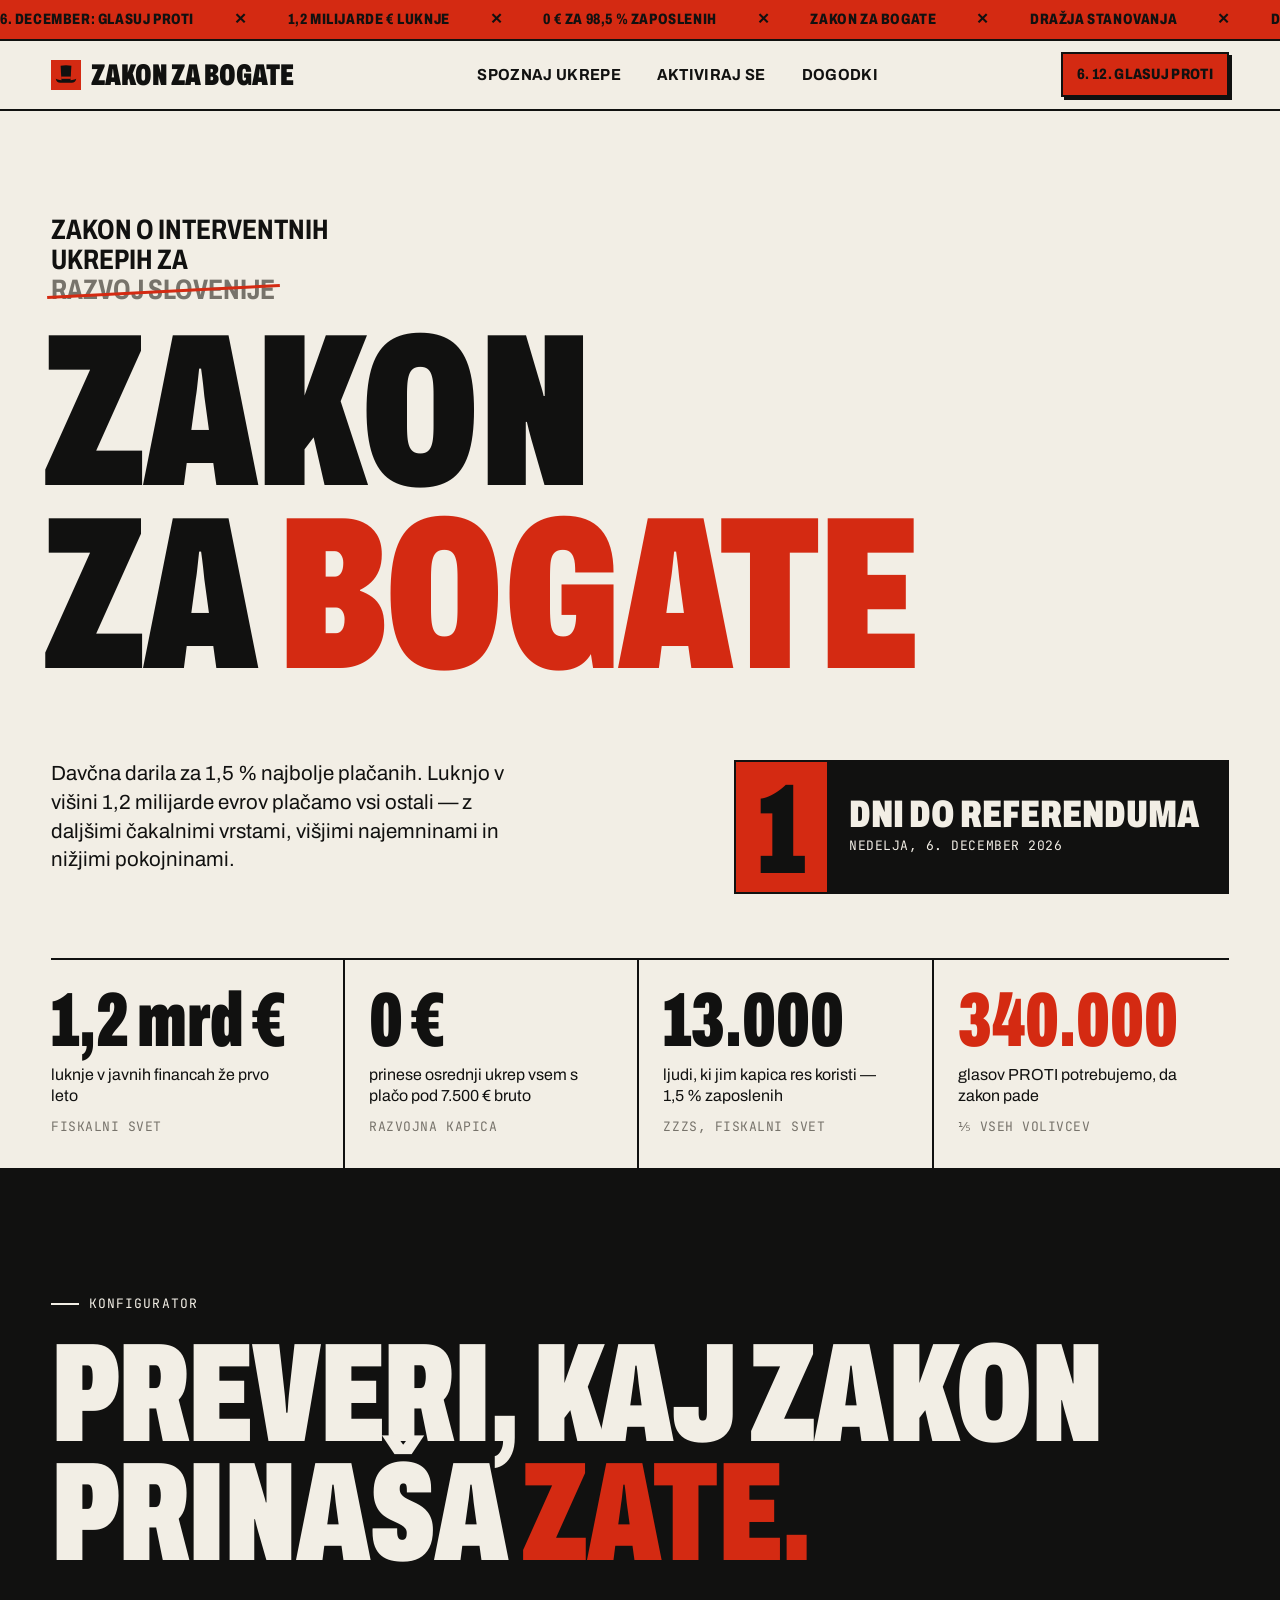
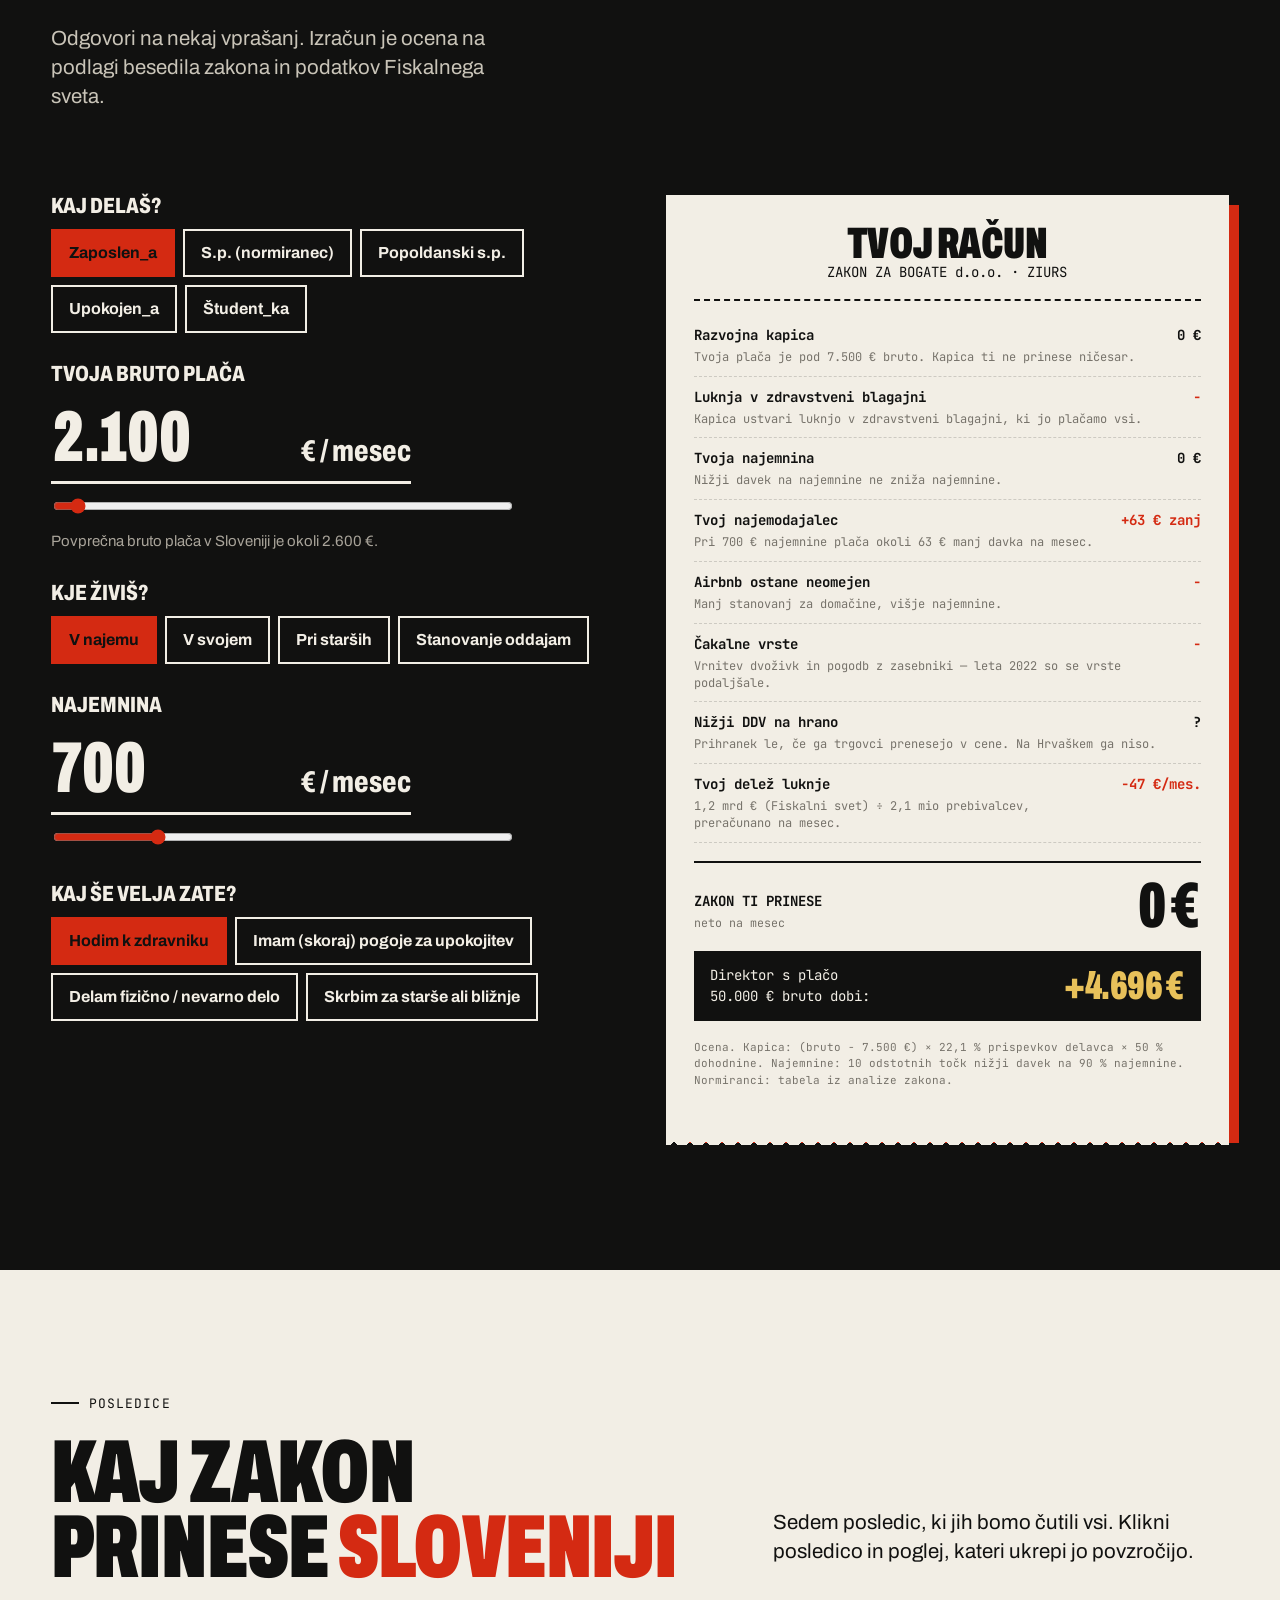
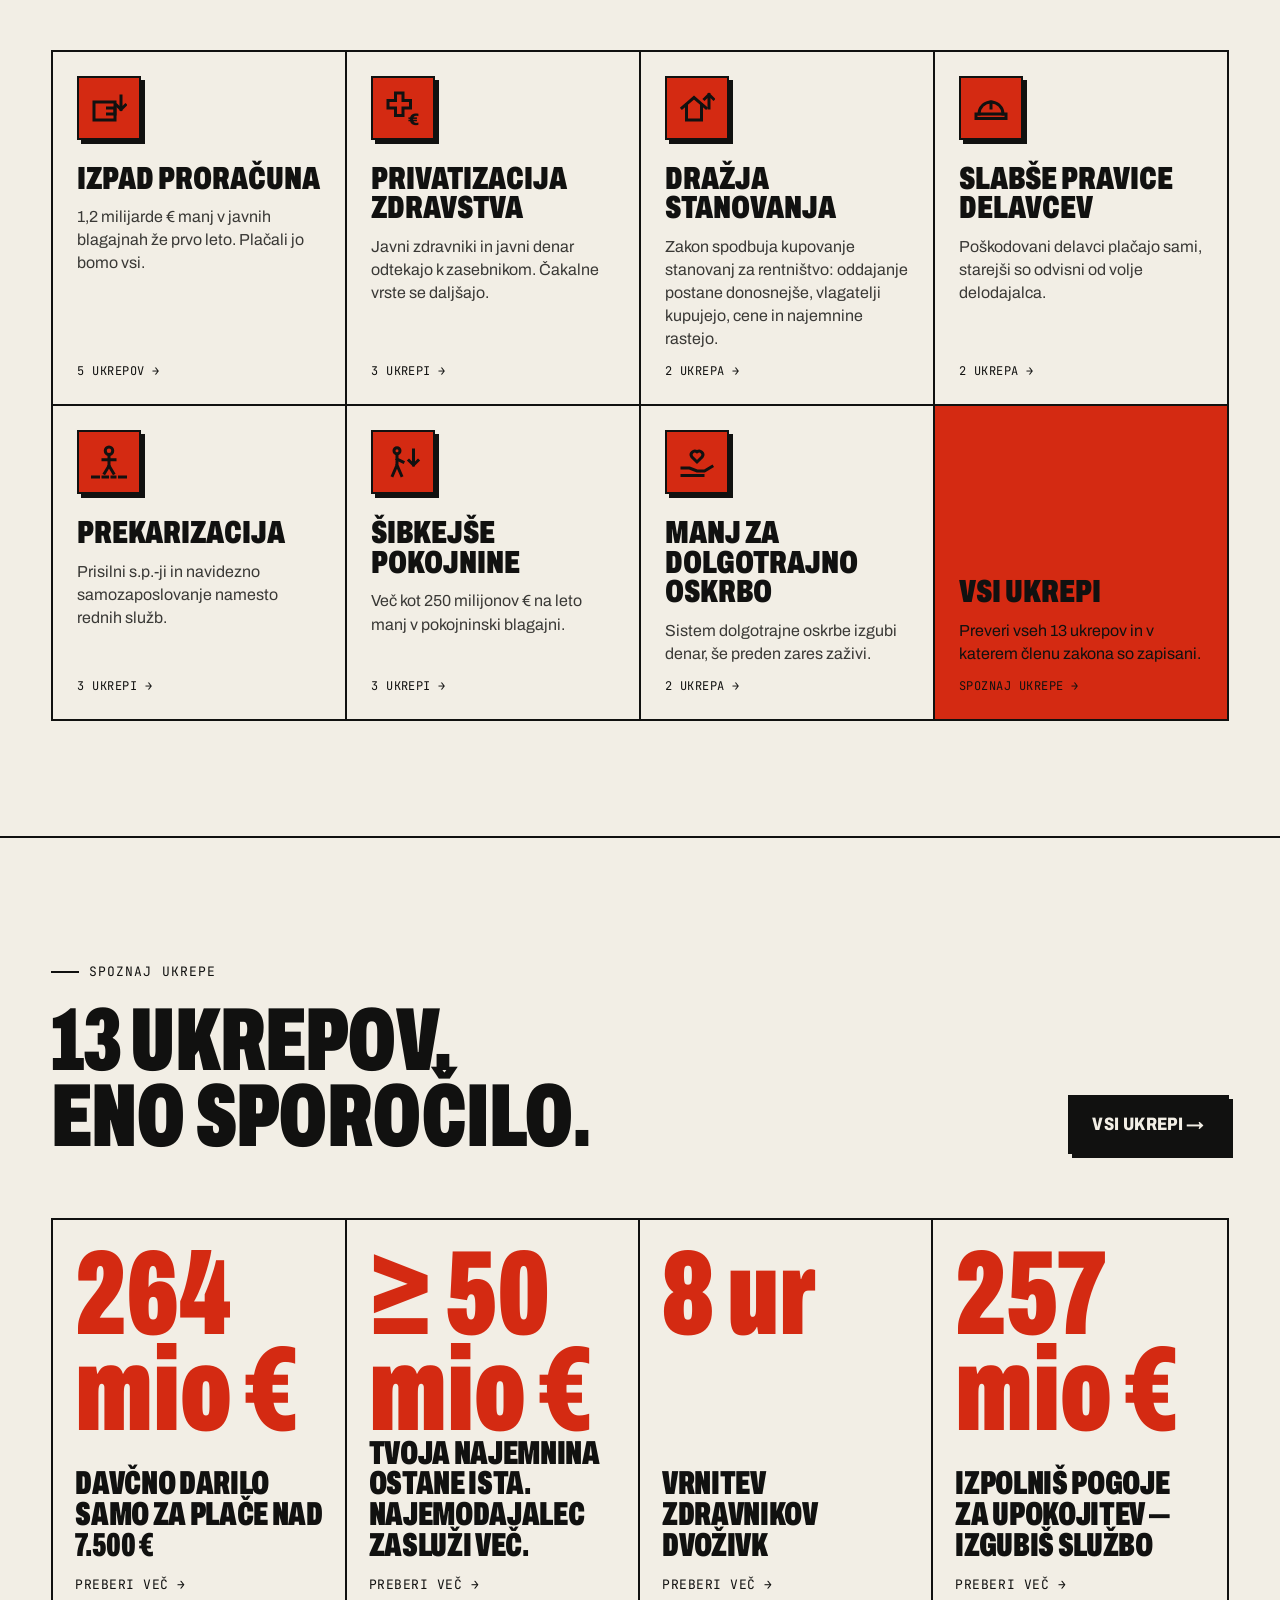
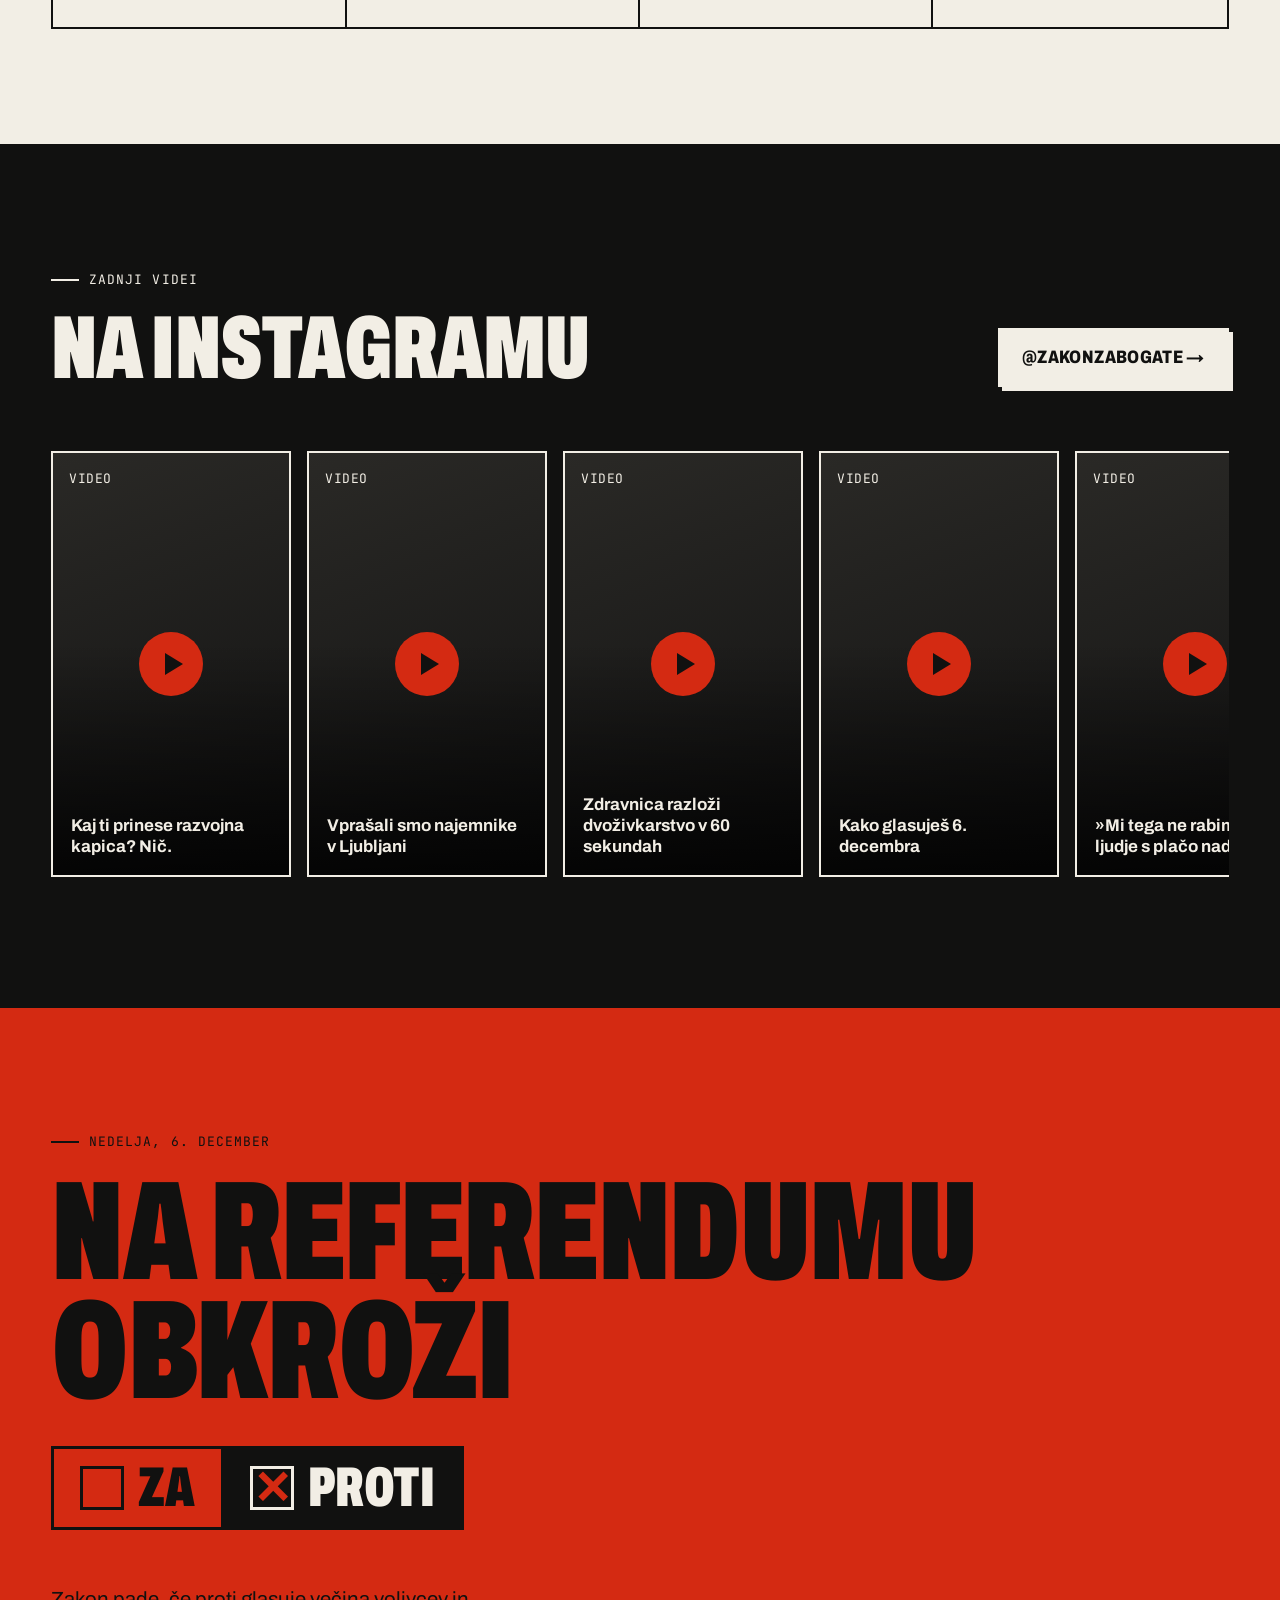
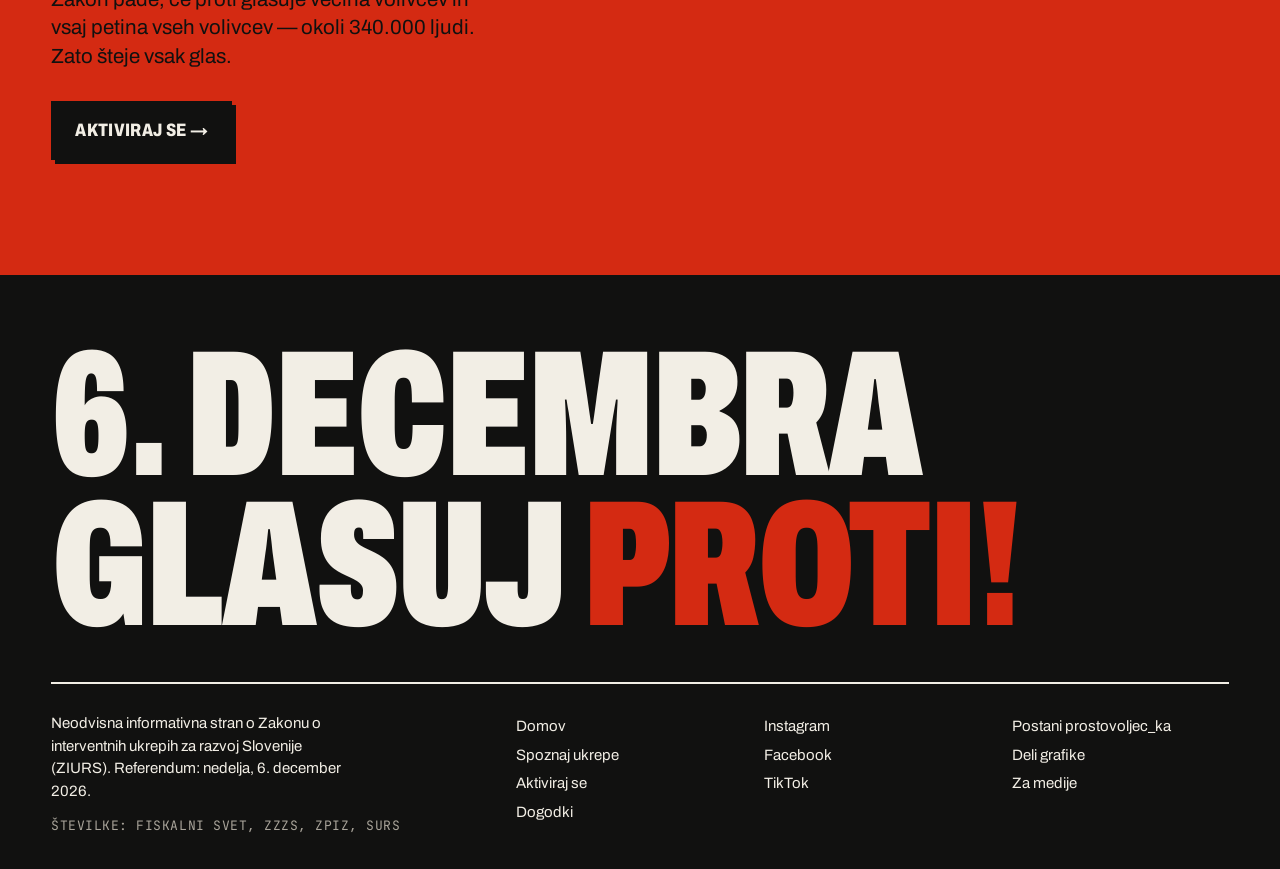
==== commit cf7ed383: "Posledice na vstopni strani, prekarizacija in cilinder kot znak - Nova posledica »Prekarizacija« z i" ====
--- a/site/index.html
+++ b/site/index.html
@@ -8,6 +8,7 @@
   <link rel="preconnect" href="https://fonts.googleapis.com">
   <link rel="preconnect" href="https://fonts.gstatic.com" crossorigin>
   <link href="https://fonts.googleapis.com/css2?family=Archivo:wdth,wght@62..125,400..900&family=JetBrains+Mono:wght@500;700&display=swap" rel="stylesheet">
+  <link rel="icon" href="assets/favicon.svg" type="image/svg+xml">
   <link rel="stylesheet" href="assets/styles.css">
 </head>
 <body data-page="domov">
@@ -124,6 +125,20 @@
     </div>
   </section>
 
+  <!-- POSLEDICE -->
+  <section class="section" id="posledice-zakona">
+    <div class="wrap">
+      <div class="section-head">
+        <div>
+          <span class="eyebrow">Posledice</span>
+          <h2 class="d d-l">Kaj zakon<br>prinese <span class="red">Sloveniji</span></h2>
+        </div>
+        <p class="lead">Sedem posledic, ki jih bomo čutili vsi. Klikni posledico in poglej, kateri ukrepi jo povzročijo.</p>
+      </div>
+      <div class="pgrid" id="posledice"></div>
+    </div>
+  </section>
+
   <!-- UKREPI -->
   <section class="section">
     <div class="wrap">
@@ -168,6 +183,7 @@
 
   <div id="footer"></div>
   <script src="assets/data.js"></script>
+  <script src="assets/icons.js"></script>
   <script src="assets/app.js"></script>
 </body>
 </html>
--- a/site/assets/styles.css
+++ b/site/assets/styles.css
@@ -98,8 +98,11 @@
 }
 .logo__mark {
   width: 30px; height: 30px; background: var(--red); color: var(--ink);
-  display: grid; place-items: center; font-size: 22px; font-stretch: 100%;
-}
+  display: grid; place-items: center;
+}
+.logo__mark svg { width: 24px; height: 24px; display: block; }
+.poster__brand { display: flex; align-items: center; gap: 6px; }
+.poster__brand svg { width: 16px; height: 16px; }
 .nav { display: flex; gap: 4px; }
 .nav a {
   text-decoration: none; padding: 8px 14px;
@@ -649,3 +652,31 @@
 @media (max-width: 900px) {
   .posbox { grid-template-columns: 1fr; padding: 16px; gap: 24px; }
 }
+
+/* ---------- posledice na vstopni strani ---------- */
+.pgrid { display: grid; grid-template-columns: repeat(4, 1fr); border: 2px solid var(--ink); gap: 2px; background: var(--ink); }
+.pcard {
+  background: var(--paper); text-decoration: none; padding: 24px;
+  display: flex; flex-direction: column; gap: 12px; min-height: 280px;
+  transition: background .15s, color .15s;
+}
+.pcard__ic {
+  width: 64px; height: 64px; display: grid; place-items: center; margin-bottom: 12px;
+  background: var(--red); border: 2px solid var(--ink); box-shadow: 4px 4px 0 var(--ink);
+}
+.pcard__ic svg { width: 36px; height: 36px; }
+.pcard__t { font-family: var(--display); font-stretch: 68%; font-weight: 900; text-transform: uppercase; font-size: 32px; line-height: .92; }
+.pcard__d { font-size: 16px; line-height: 1.45; color: var(--ink-2); }
+.pcard__n { margin-top: auto; font-size: 12px; }
+.pcard:hover { background: var(--ink); color: var(--paper); }
+.pcard:hover .pcard__d { color: #C9C4B8; }
+.pcard:hover .pcard__ic { box-shadow: 4px 4px 0 var(--paper); border-color: var(--paper); }
+.pcard--all { background: var(--red); justify-content: flex-end; }
+.pcard--all .pcard__d { color: var(--ink); }
+.pcard--all .pcard__n { margin-top: 0; }
+@media (max-width: 1100px) { .pgrid { grid-template-columns: repeat(2, 1fr); } }
+@media (max-width: 560px) {
+  .pgrid { grid-template-columns: 1fr; }
+  .pcard { min-height: 0; padding: 16px; }
+  .pcard__t { font-size: 28px; }
+}
